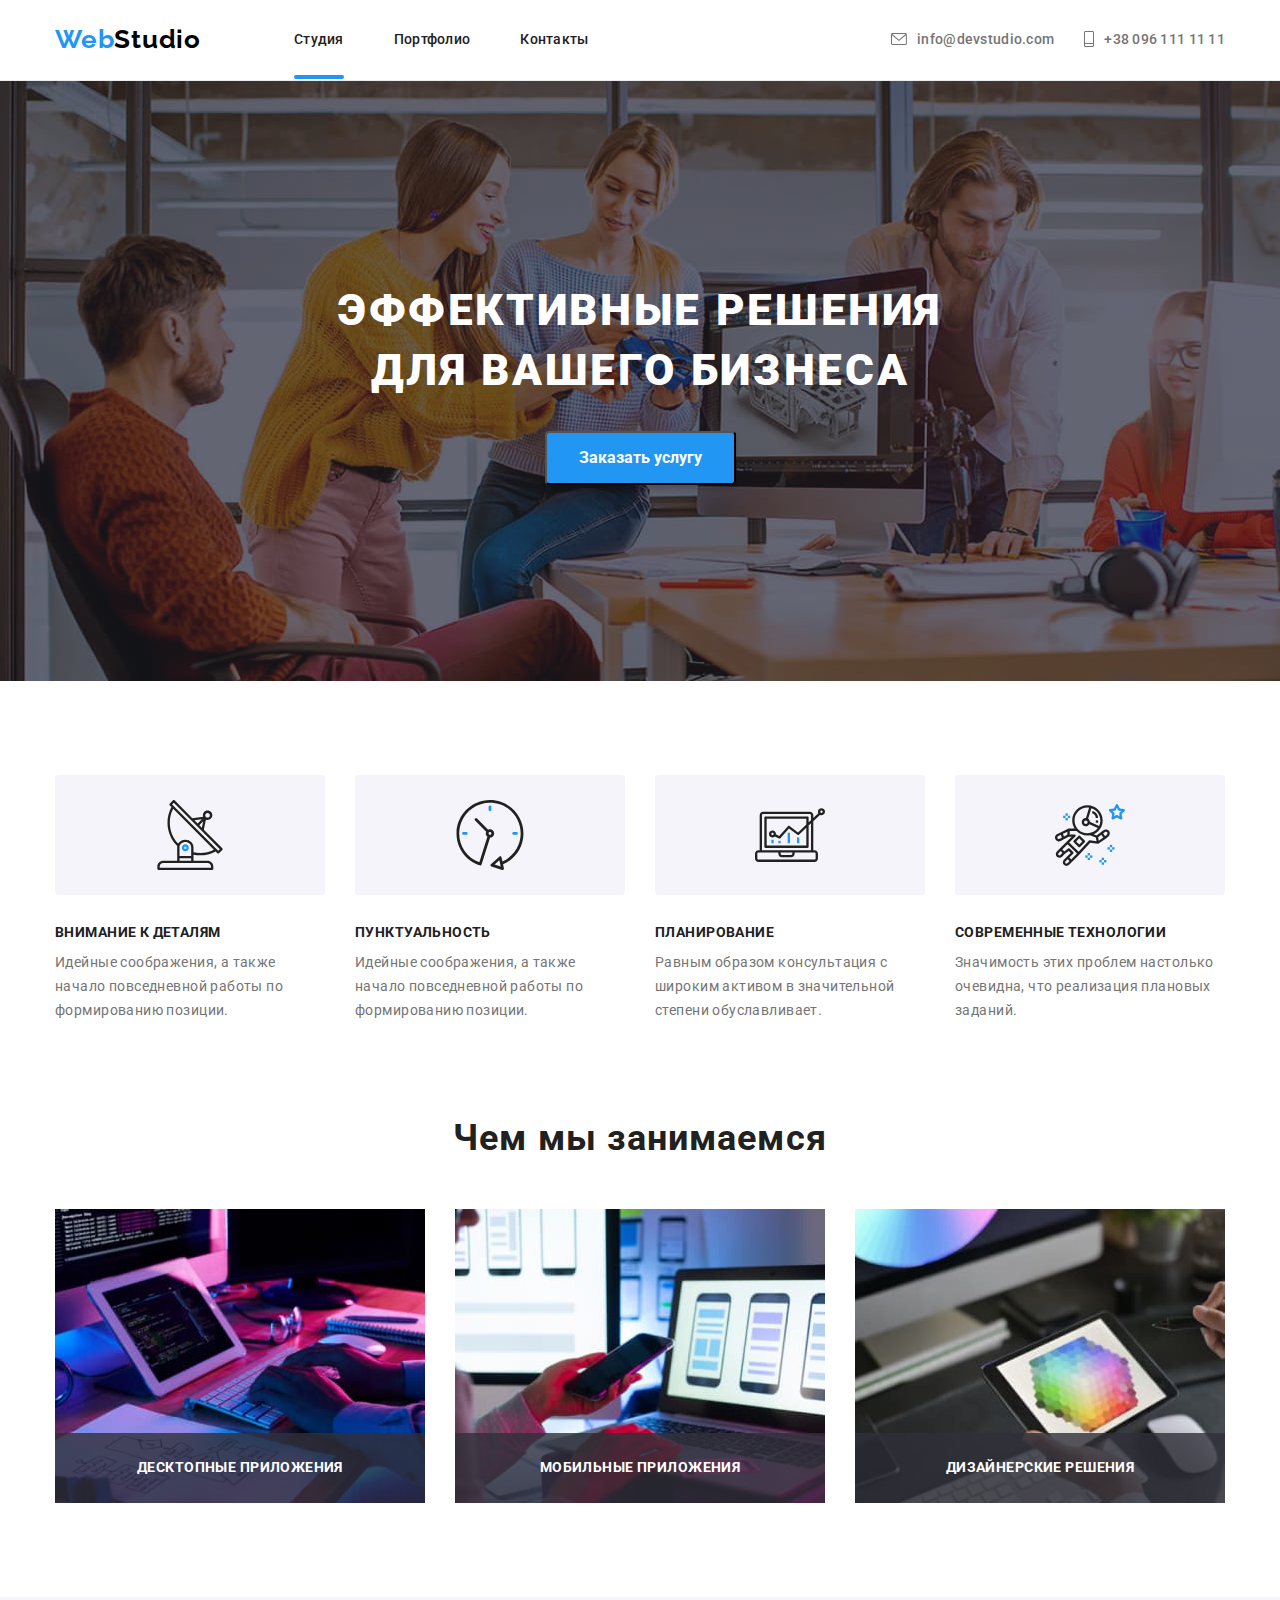
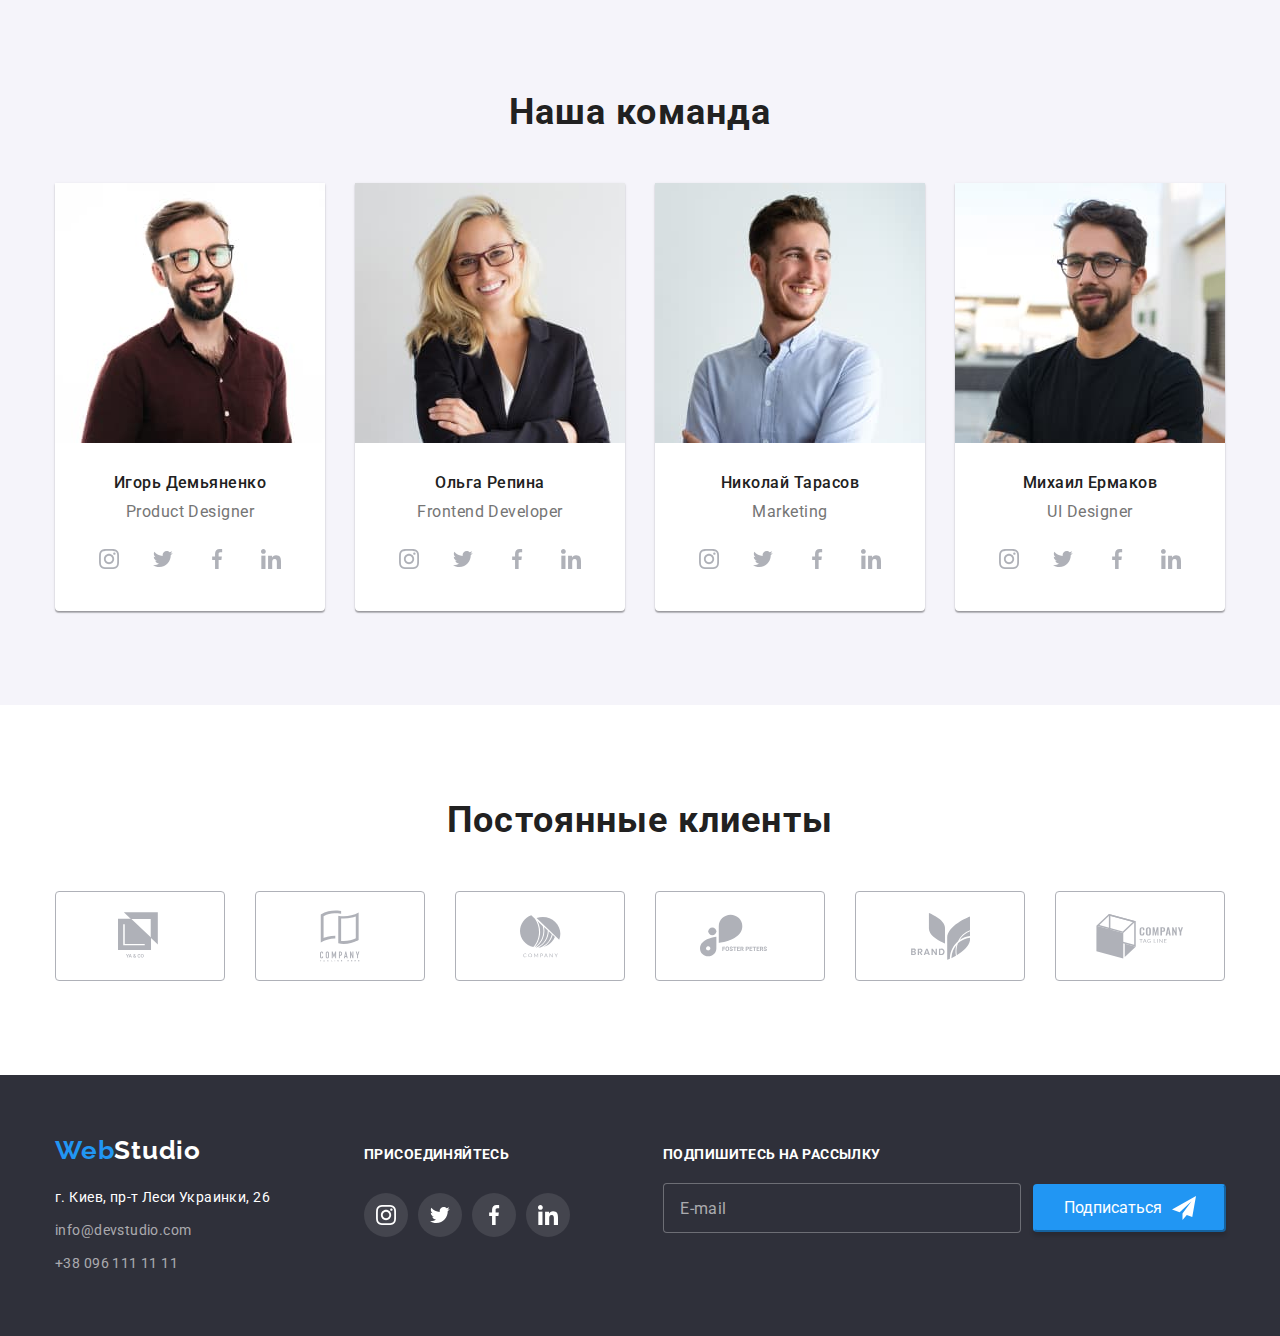
==== index.html @ a079d4e5 "Настраивает Sass и BEM" ====
<!DOCTYPE html>
<html lang="ru">

<head>
    <meta charset="UTF-8">
    <meta name="view555555555" content="width=device-width, initial-scale=1.0">
    <title>goit-markup-hw-02</title>
    <link rel="preconnect" href="https://fonts.gstatic.com">
    <link
        href="https://fonts.googleapis.com/css2?family=Raleway:wght@700&family=Roboto:wght@400;500;700;900&display=swap"
        rel="stylesheet">
    <link rel="stylesheet"
        href="https://cdnjs.cloudflare.com/ajax/libs/modern-normalize/1.0.0/modern-normalize.min.css">
    <link rel="stylesheet" href="./css/styles.css">
</head>

<body>
    <header class="header-block">
        <div class="container">
            <nav class="site-nav">
                <a lang="en" href="./index.html" class="logo link">
                    <span class="logo-color">Web</span>Studio
                </a>
                <ul class="header-links list">
                    <li class="header-links-item">
                        <a href="./index.html" class="header-list current link">Студия</a>
                    </li>
                    <li class="header-links-item">
                        <a href="./portfolio.html" class="header-list link">Портфолио</a>
                    </li>
                    <li class="header-links-item">
                        <a href="" class="header-list link">Контакты</a>
                    </li>
                </ul>
            </nav>
            <ul class="contact-list list">
                <li class="header-list-item">
                    <a href="mailto:info@devstudio.com" class="contact-links link">
                        <svg class="header-mail-icons">
                            <use href="./images/sprite.svg#icon-konvert"></use>
                        </svg>
                        info@devstudio.com
                    </a>
                </li>
                <li class="header-list-item">
                    <a href="tel:+380961111111" class="contact-links link">
                        <svg class="header-tel-icons">
                            <use href="./images/sprite.svg#icon-telephone"></use>
                        </svg>
                        +38 096 111 11 11
                    </a>
                </li>
            </ul>
        </div>
    </header>

    <main>
        <!-- HERO -->
        <section class="main-section">
            <div class="hero-container container">
                <h1 class="title">ЭФФЕКТИВНЫЕ РЕШЕНИЯ <br />ДЛЯ ВАШЕГО БИЗНЕСА</h1>
                <button type="button" class="button-hero" data-modal-open>Заказать услугу</button>
            </div>

        </section>
        <!-- FEATURES -->
        <section class="features-section">
            <div class="container">
                <h2 class="visually-hidden features">Features</h2>
                <ul class="features-list list">
                    <li class="features-item">
                        <div class="features-svg">
                            <svg class="features-icons">
                                <use href="./images/sprite.svg#icon-antenna"></use>
                            </svg>
                        </div>
                        <div class="fetures-content">
                            <h3 class="features-list-title">Внимание к деталям</h3>
                            <p class="features-description">
                                Идейные соображения, а также начало повседневной работы по формированию позиции.
                            </p>
                        </div>
                    </li>
                    <li class="features-item">
                        <div class="features-svg">
                            <svg class="features-icons">
                                <use href="./images/sprite.svg#icon-clock"></use>
                            </svg>
                        </div>
                        <div class="fetures-content">
                            <h3 class="features-list-title">Пунктуальность</h3>
                            <p class="features-description">
                                Идейные соображения, а также начало повседневной работы по формированию позиции.
                            </p>
                        </div>
                    </li>
                    <li class="features-item">
                        <div class="features-svg">
                            <svg class="features-icons">
                                <use href="./images/sprite.svg#icon-computer"></use>
                            </svg>
                        </div>
                        <div class="fetures-content">
                            <h3 class="features-list-title">Планирование</h3>
                            <p class="features-description">
                                Равным образом консультация с широким активом в значительной степени обуславливает.
                            </p>
                        </div>
                    </li>
                    <li class="features-item">
                        <div class="features-svg">
                            <svg class="features-icons">
                                <use href="./images/sprite.svg#icon-astronaut"></use>
                            </svg>
                        </div>
                        <div class="fetures-content">
                            <h3 class="features-list-title">Современные технологии</h3>
                            <p class="features-description">
                                Значимость этих проблем настолько очевидна, что реализация плановых заданий.
                            </p>
                        </div>
                    </li>
                </ul>
            </div>

        </section>
        <!-- WORKING -->
        <section class="working-section">
            <div class="container">
                <h2 class="sections-title">Чем мы занимаемся</h2>
                <ul class="working-links list">
                    <li class="working-list">
                        <img src="./images/working/comp.jpg" alt="человек печатает текс" width="370" height="294">
                        <h3 class="working-list-title">Десктопные приложения</h3>
                     </li>
                    <li class="working-list">
                        <img src="./images/working/tel.jpg" alt="человек держит мобильный телефон" width="370" height="294">
                         <h3 class="working-list-title">Мобильные приложения</h3>
                    </li>
                    <li class="working-list">
                        <img src="./images/working/lap.jpg" alt="человек держит планшет" width="370" height="294">
                        <h3 class="working-list-title">Дизайнерские решения</h3>
                    </li>
                </ul>
            </div>
        </section>
        <!-- TEAM -->
        <section class="team">
            <div class="container">
                <h2 class="sections-title">Наша команда</h2>
                <ul class="team-list list">
                    <li class="team-list-item">
                        <img src="./images/team/idem.jpg" alt="фото Игоря" width="270" height="260">
                        <h3 class="team-title">Игорь Демьяненко</h3>
                        <p class="team-text">
                            Product Designer
                        </p>
                        <ul class="social-list list light-theme">
                            <li class="social-links-list list">
                                <a class="social-links link" href="">
                                    <svg class="social-links-item">
                                        <use href="./images/sprite.svg#icon-instagram"></use>
                                    </svg>
                                </a>
                            </li>
                            <li class="social-links-list">
                                <a class="social-links link" href="">
                                    <svg class="social-links-item">
                                        <use href="./images/sprite.svg#icon-twitter"></use>
                                    </svg>
                                </a>
                            </li>
                            <li class="social-links-list">
                                <a class="social-links link" href="">
                                    <svg class="social-links-item">
                                        <use href="./images/sprite.svg#icon-facebook"></use>
                                    </svg>
                                </a>
                            </li>
                            <li class="social-links-list">
                                <a class="social-links link" href="">
                                    <svg class="social-links-item">
                                        <use href="./images/sprite.svg#icon-linkedin"></use>
                                    </svg>
                                </a>
                            </li>
                        </ul>
                    </li>
                    <li class="team-list-item">
                        <img src="./images/team/orep.jpg" alt="фото Ольги" width="270" height="260">
                        <h3 class="team-title">Ольга Репина</h3>
                        <p class="team-text">
                            Frontend Developer
                        </p>
                        <ul class="social-list list light-theme">
                            <li class="social-links-list list">
                                <a class="social-links link" href="">
                                    <svg class="social-links-item">
                                        <use href="./images/sprite.svg#icon-instagram"></use>
                                    </svg>
                                </a>
                            </li>
                            <li class="social-links-list">
                                <a class="social-links link" href="">
                                    <svg class="social-links-item">
                                        <use href="./images/sprite.svg#icon-twitter"></use>
                                    </svg>
                                </a>
                            </li>
                            <li class="social-links-list">
                                <a class="social-links link" href="">
                                    <svg class="social-links-item">
                                        <use href="./images/sprite.svg#icon-facebook"></use>
                                    </svg>
                                </a>
                            </li>
                            <li class="social-links-list">
                                <a class="social-links link" href="">
                                    <svg class="social-links-item">
                                        <use href="./images/sprite.svg#icon-linkedin"></use>
                                    </svg>
                                </a>
                            </li>
                        </ul>
                    </li>
                    <li class="team-list-item">
                        <img src="images/team/ntar.jpg" alt="фото Николая" width="270" height="260">
                        <h3 class="team-title">Николай Тарасов</h3>
                        <p class="team-text">
                            Marketing
                        </p>
                        <ul class="social-list list light-theme">
                            <li class="social-links-list list">
                                <a class="social-links link" href="">
                                    <svg class="social-links-item">
                                        <use href="./images/sprite.svg#icon-instagram"></use>
                                    </svg>
                                </a>
                            </li>
                            <li class="social-links-list">
                                <a class="social-links link" href="">
                                    <svg class="social-links-item">
                                        <use href="./images/sprite.svg#icon-twitter"></use>
                                    </svg>
                                </a>
                            </li>
                            <li class="social-links-list">
                                <a class="social-links link" href="">
                                    <svg class="social-links-item">
                                        <use href="./images/sprite.svg#icon-facebook"></use>
                                    </svg>
                                </a>
                            </li>
                            <li class="social-links-list">
                                <a class="social-links link" href="">
                                    <svg class="social-links-item">
                                        <use href="./images/sprite.svg#icon-linkedin"></use>
                                    </svg>
                                </a>
                            </li>
                        </ul>
                    </li>
                    <li class="team-list-item">
                        <img src="./images/team/merm.jpg" alt="фото Михаила" width="270" height="260">
                        <h3 class="team-title">Михаил Ермаков</h3>
                        <p class="team-text">
                            UI Designer
                        </p>
                        <ul class="social-list list light-theme">
                            <li class="social-links-list list">
                                <a class="social-links link" href="">
                                    <svg class="social-links-item">
                                        <use href="./images/sprite.svg#icon-instagram"></use>
                                    </svg>
                                </a>
                            </li>
                            <li class="social-links-list">
                                <a class="social-links link" href="">
                                    <svg class="social-links-item">
                                        <use href="./images/sprite.svg#icon-twitter"></use>
                                    </svg>
                                </a>
                            </li>
                            <li class="social-links-list">
                                <a class="social-links link" href="">
                                    <svg class="social-links-item">
                                        <use href="./images/sprite.svg#icon-facebook"></use>
                                    </svg>
                                </a>
                            </li>
                            <li class="social-links-list">
                                <a class="social-links link" href="">
                                    <svg class="social-links-item">
                                        <use href="./images/sprite.svg#icon-linkedin"></use>
                                    </svg>
                                </a>
                            </li>
                        </ul>
                    </li>
                </ul>
            </div>

        </section>
        <!-- CLIENTS -->
        <section class="clients">
            <div class="container">
                <h2 class="sections-title">Постоянные клиенты</h2>
                <ul class="clients-list list">
                    <li class="clients-list-item">
                        <a class="clients-link link" href="">
                            <svg class="clients-link-item cl-logo-1">
                                <use href="./images/sprite.svg#icon-logo-1"></use>
                            </svg>
                        </a>
                    </li>
                    <li class="clients-list-item">
                        <a class="clients-link link" href="">
                            <svg class="clients-link-item cl-logo-2">
                                <use href="./images/sprite.svg#icon-logo-2"></use>
                            </svg>
                        </a>
                    </li>
                    <li class="clients-list-item">
                        <a class="clients-link link" href="">
                            <svg class="clients-link-item cl-logo-3">
                                <use href="./images/sprite.svg#icon-logo-3"></use>
                            </svg>
                        </a>
                    </li>
                    <li class="clients-list-item">
                        <a class="clients-link link" href="">
                            <svg class="clients-link-item cl-logo-4">
                                <use href="./images/sprite.svg#icon-logo-4"></use>
                            </svg>
                        </a>
                    </li>
                    <li class="clients-list-item">
                        <a class="clients-link link" href="">
                            <svg class="clients-link-item cl-logo-5">
                                <use href="./images/sprite.svg#icon-logo-5"></use>
                            </svg>
                        </a>
                    </li>
                    <li class="clients-list-item">
                        <a class="clients-link link" href="">
                            <svg class="clients-link-item cl-logo-6">
                                <use href="./images/sprite.svg#icon-logo-6"></use>
                            </svg>
                        </a>
                    </li>
                </ul>
            </div>
        </section>
    </main>

    <footer class="footers">
        <div class="container footer-container">
            <div class="address-item">
                <a lang="en" href="./index.html" class="logo">
                    <span class="logo-color">Web</span>Studio
                </a>
                <address id="contacts">
                    <ul class="contacts list">
                        <li class="contacts-item"><a class="contacts-address link"
                                href="https://goo.gl/maps/1gWRvmP1qEhktMv16" target="_blank" rel="noopener noreferrer">
                                г. Киев,
                                пр-т Леси Украинки, 26</a>
                            </li>
                        <li class="contacts-item"><a class="contacts-contact link" href="mailto:info@devstudio.com"
                                lang="en">
                                info@devstudio.com</a>
                            </li>
                        <li class="contacts-item"><a class="contacts-contact link" href="tel:+380961111111"> +38 096 111
                                11 11</a>
                            </li>
                    </ul>
                </address>
            </div>
            <div class="social-item">
                <b class="social-item-title">присоединяйтесь</b>
                <ul class="social-list list">
                    <li class="social-links-list dark-theme">
                        <a class="social-links d-theme link" href="">
                            <svg class="social-links-item">
                                <use href="./images/sprite.svg#icon-instagram"></use>
                            </svg>
                        </a>
                    </li>
                    <li class="social-links-list dark-theme">
                        <a class="social-links d-theme link" href="">
                            <svg class="social-links-item">
                                <use href="./images/sprite.svg#icon-twitter"></use>
                            </svg>
                        </a>
                    </li>
                    <li class="social-links-list dark-theme">
                        <a class="social-links d-theme link" href="">
                            <svg class="social-links-item">
                                <use href="./images/sprite.svg#icon-facebook"></use>
                            </svg>
                        </a>
                    </li>
                    <li class="social-links-list dark-theme">
                        <a class="social-links d-theme link" href="">
                            <svg class="social-links-item">
                                <use href="./images/sprite.svg#icon-linkedin"></use>
                            </svg>
                        </a>
                    </li>
                </ul>
            </div>
            <div class="subscribe-theme">
                <b class="form-footer-title">Подпишитесь на рассылку</b>
                <form name="subscribe-form">
                    <div class="subscribe-form-div">
                        <input 
                            type="email" 
                            name="email-footer" 
                            class="subscribe-input" 
                            placeholder="E-mail"
                        />
                        <button type="submit" class="subscribe-btn">Подписаться
                            <svg class="subscribe-icon" width=24 height=24>
                                <use href="./images/sprite.svg#icon-send"></use>
                            </svg>
                        </button>
                    </div>
                </form>

            </div>
        </div>
    </footer>

    <div class="backdrop is-hidden" data-modal>
        <div class="modal">
            <button type="button" class="modal-close-button" data-modal-close>
                <svg class="modal-btn-svg" width="11" height="11">
                    <use href="./images/sprite.svg#icon-vector"></use>
                </svg>
            </button>
            <form class="modal-form">
                <b class="modal-dates">Оставьте свои данные, мы вам перезвоним</b>
                <label class="modal-form-label">
                    Имя
                    <span class="modal-form-input-span">
                        <input type="text" name="user-name" class="modal-form-input" required minlength="2">
                        <svg class="modal-icon-svg" width="12" height="12">
                            <use href="./images/sprite.svg#icon-name"></use>
                        </svg>
                    </span>
                </label>
                <label class="modal-form-label">
                    Телефон
                    <span class="modal-form-input-span">
                        <input type="tel" name="user-phone" class="modal-form-input" required pattern="[0-9]{3}-[0-9]{3}-[0-9]{2}-[0-9]{2}">
                        <svg class="modal-icon-svg" width="13" height="13">
                            <use href="./images/sprite.svg#icon-tel"></use>
                        </svg>
                    </span>
                </label>
                <label class="modal-form-label">
                    Почта
                    <span class="modal-form-input-span">
                        <input type="email" name="user-mail" class="modal-form-input">
                        <svg class="modal-icon-svg" width="15" height="12">
                            <use href="./images/sprite.svg#icon-mail"></use>
                        </svg>
                    </span>
                </label>
                <label class="modal-form-label">
                    Комментарий
                    <textarea name="user-comment" class="modal-form-comment" placeholder="Введите текст" ></textarea>
                </label>
                <input type="checkbox" id="user-terms" name="user-terms" value="" class="modal-form-terms visually-hidden">
                <label for="user-terms" class="modal-form-check-label">Соглашаюсь с рассылкой и принимаю&nbsp; <a href="#" class="modal-form-check-link">Условия договора</a></label>
                <button type="submit" class="modal-form-btn">Отправить</button>
            </form>
        </div>
    </div>

    <script src="./js/modal.js"></script>
</body>

</html>
---- css/styles.css ----
:root {
  --main-font: Roboto, sans-serif;
  --main-font-color: #212121;
  --secondary-color: #757575;
  --accent-color: #2196f3;
}

body {
  font-family: Roboto, sans-serif;
  color: #212121;
}

h1,
h2,
h3,
h4,
h5,
h6,
p {
  margin: 0;
}

ul,
ol {
  margin: 0;
  padding: 0;
}

img {
  display: block;
}

.visually-hidden {
  position: absolute !important;
  clip: rect(1px 1px 1px 1px); /* IE6, IE7 */
  clip: rect(1px, 1px, 1px, 1px);
  padding: 0 !important;
  border: 0 !important;
  height: 1px !important;
  width: 1px !important;
  overflow: hidden;
}

/*==========components=========*/
.list {
  list-style: none;
}

.link {
  text-decoration: none;
}

.container {
  width: 1200px;
  margin: 0 auto;
  padding-left: 15px;
  padding-right: 15px;
}

.contacts {
  font-style: normal;
}

.logo {
  font-family: Raleway;
  font-weight: bold;
  font-size: 26px;
  line-height: 1.19;
  letter-spacing: 0.03em;
  text-decoration: none;
  color: #000000;
  margin-right: 93px;
}

.logo-color {
  color: var(--accent-color);
}

.sections-title {
  font-weight: bold;
  font-size: 36px;
  line-height: 1.17;
  text-align: center;
  letter-spacing: 0.03em;
  color: var(--main-font-color);
}

.social-list {
  display: flex;
  align-items: center;
  justify-content: center;
}

.social-links {
  display: flex;
  justify-content: center;
  align-items: center;
  width: 44px;
  height: 44px;
  border-radius: 50%;
  fill: #afb1b8;

  transition: background-color 250ms cubic-bezier(0.4, 0, 0.2, 1);
}

.social-links-item {
  width: 20px;
  height: 20px;
}

.social-links-list:not(:last-child) {
  margin-right: 10px;
}

.social-links:hover,
.social-links:focus {
  background-color: var(--accent-color);
  fill: #ffffff;
}

/*==========End components=========*/

/*========active page==============*/
.current {
  position: relative;
}

.current::after {
  content: "";

  position: absolute;

  left: 0;
  bottom: 0;

  display: block;
  width: 100%;
  height: 4px;
  background-color: var(--accent-color);
  border-radius: 2px;

  transition: opacity 250ms cubic-bezier(0.4, 0, 0.2, 1);
}
/*======End active page============*/

/*==========header=========*/
.header-block {
  background-color: #ffffff;
  padding-top: 24px;
  padding-bottom: 25px;
  border-bottom: 1px solid #ececec;
}

.header-block .container {
  display: flex;
  align-items: center;
  justify-content: space-between;
}

.site-nav {
  display: flex;
  align-items: center;
}

/*============INDEX==========*/
.header-links a {
  text-decoration: none;
  font-weight: 500;
  font-size: 14px;
  line-height: 1.14;
  letter-spacing: 0.02em;
  color: var(--main-font-color);
}

.header-links {
  display: flex;
  align-items: center;
}

.header-list-item:not(:last-child) {
  margin-right: 30px;
}

.header-list {
  position: relative;
  transition: color 250ms cubic-bezier(0.4, 0, 0.2, 1);
  padding-top: 32px;
  padding-bottom: 32px;
}

.header-list:hover,
.header-list:focus {
  color: var(--accent-color);
}

.header-links-item:not(:last-child) {
  margin-right: 50px;
}

.contact-list {
  display: flex;
  margin-left: auto;
}

.contact-links.link {
  font-weight: 500;
  font-size: 14px;
  line-height: 1.17;
  letter-spacing: 0.02em;
  color: var(--secondary-color);
}

.contact-links:hover,
.contact-links:focus {
  color: var(--accent-color);
}

.contact-links {
  display: flex;
  justify-content: center;
  align-items: center;

  transition: color 250ms cubic-bezier(0.4, 0, 0.2, 1);
}

.header-mail-icons {
  margin-right: 10px;
  width: 16px;
  height: 12px;
  fill: var(--secondary-color);
}

.contact-links:hover .header-mail-icons,
.contact-links:focus .header-mail-icons {
  fill: var(--accent-color);
}

.header-tel-icons {
  margin-right: 10px;
  width: 10px;
  height: 16px;
  fill: var(--secondary-color);
}

.contact-links:hover .header-tel-icons,
.contact-links:focus .header-tel-icons {
  fill: var(--accent-color);
}

/*========== End header=========*/

/*============hero=========*/
.main-section {
  display: flex;
  height: 600px;
  color: var(--secondary-color);
  background-color: #c4c4c4;
  background-image: linear-gradient(
      rgba(47, 48, 58, 0.4),
      rgba(47, 48, 58, 0.4)
    ),
    url("../images/hero/hero.jpg");
  background-repeat: no-repeat;
  background-size: cover;

  padding-top: 200px;
  padding-bottom: 200px;
}

.title {
  font-weight: 900;
  font-size: 44px;
  line-height: 1.36;
  letter-spacing: 0.06em;
  text-transform: uppercase;
  color: #ffffff;
  margin: 0 auto 30;
}

.hero-container {
  text-align: center;
}

.button-hero {
  display: inline-block;
  box-shadow: 0px 4px 4px rgba(0, 0, 0, 0.15);
  border-radius: 4px;
  padding: 10px 32px;
  text-align: center;
  align-items: center;

  font-weight: bold;
  font-size: 16px;
  line-height: 1.88;
  color: #ffffff;
  background-color: var(--accent-color);
  cursor: pointer;
  margin-top: 30px;
}
/*============End hero=========*/

/*============features=========*/
.features-section {
  padding-top: 94px;
  padding-bottom: 47px;
}

.features-list {
  display: flex;
  justify-content: space-between;
}

.features-svg {
  display: flex;
  justify-content: center;
  align-items: center;
  width: 270px;
  height: 120px;
  background: #f5f4fa;
  border-radius: 4px;
  margin-bottom: 30px;
}

.features-icons {
  width: 70px;
  height: 70px;
}

.features-item {
  width: 270px;
  margin-right: 30px;
}

.features-list-title {
  font-weight: bold;
  font-size: 14px;
  line-height: 1.14;
  letter-spacing: 0.03em;
  text-transform: uppercase;
  color: var(--main-font-color);
  margin-bottom: 10px;
}

.features-description {
  font-weight: normal;
  font-size: 14px;
  line-height: 1.71;
  letter-spacing: 0.03em;
  color: var(--secondary-color);
}
/*============End features=========*/

/*============working=========*/
.working-section {
  padding-top: 47px;
  padding-bottom: 94px;
}

.working-links {
  text-decoration: none;
  display: flex;
  justify-content: space-between;
}

.working-list {
  margin-top: 50px;
  position: relative;
}

.working-list-title {
  position: absolute;
  bottom: 0;
  left: 0;
  width: 100%;
  height: 70px;
  padding-top: 27px;
  padding-bottom: 27px;

  font-weight: bold;
  font-size: 14px;
  line-height: 1.14;
  align-items: center;
  text-align: center;
  letter-spacing: 0.03em;
  text-transform: uppercase;
  color: #ffffff;
  background-color: rgba(47, 48, 58, 0.8);
}
/*============End working=========*/

/*============team=========*/
.team {
  background-color: #f5f4fa;
  padding-top: 94px;
  padding-bottom: 94px;
}

.team-main-title {
  margin-bottom: 50px;
}

.team-list {
  display: flex;
  text-align: center;
}

.team-title {
  font-weight: 500;
  font-size: 16px;
  line-height: 1.19;
  text-align: center;
  letter-spacing: 0.03em;
  margin-top: 30px;
  margin-bottom: 10px;
}

.light-theme {
  margin-top: 16px;
  margin-bottom: 30px;
}

.team-list-item {
  margin-top: 50px;
  margin-right: 30px;
  box-shadow: 0px 1px 3px rgba(0, 0, 0, 0.12), 0px 1px 1px rgba(0, 0, 0, 0.14),
    0px 2px 1px rgba(0, 0, 0, 0.2);
  border-radius: 0px 0px 4px 4px;
  background-color: #ffffff;
  fill: #afb1b8;
}

.social-links-item .light-theme {
  transition: fill 250ms cubic-bezier(0.4, 0, 0.2, 1);
}

.team-list-item:last-child {
  margin-right: 0;
}

.team-text {
  font-weight: normal;
  font-size: 16px;
  line-height: 1.19;
  text-align: center;
  letter-spacing: 0.03em;
  color: var(--secondary-color);
}

/*============End team=========*/

/*============Clients==========*/
.clients {
  padding-top: 94px;
  padding-bottom: 94px;
  text-align: center;
}

.clients-list {
  display: flex;
  margin-top: 50px;
}

.clients-list-item {
  width: 170px;
  height: 90px;
}

.clients-link {
  width: 100%;
  height: 100%;
  display: flex;
  justify-content: center;
  align-items: center;
  border: 1px solid #afb1b8;
  border-radius: 4px;
  fill: #afb1b8;

  transition: border-color 250ms cubic-bezier(0.4, 0, 0.2, 1);
}

.clients-link-item {
  transition: fill 250ms cubic-bezier(0.4, 0, 0.2, 1);
}

.clients-list-item:not(:last-child) {
  margin-right: 30px;
}

.clients-link:hover,
.clients-link:focus {
  border-color: var(--accent-color);
  fill: var(--accent-color);
}

.cl-logo-1 {
  width: 44px;
  height: 49px;
}

.cl-logo-2 {
  width: 40px;
  height: 52px;
}

.cl-logo-3 {
  width: 41px;
  height: 43px;
}

.cl-logo-4 {
  width: 80px;
  height: 52px;
}

.cl-logo-5 {
  width: 59px;
  height: 47px;
}

.cl-logo-6 {
  width: 88px;
  height: 45px;
}

/*=========End Clients========*/

/*============footer==========*/
.footers {
  background-color: #2f303a;
  padding-top: 60px;
  padding-bottom: 60px;
}

.footers .container {
  display: flex;
  align-items: baseline;
}

.footers .logo {
  color: #ffffff;
}

.contacts {
  font-style: normal;
  margin-top: 20px;
}

.contacts-address {
  font-weight: normal;
  font-size: 14px;
  line-height: 1.71;
  letter-spacing: 0.03em;
  color: #ffffff;

  transition: color 250ms cubic-bezier(0.4, 0, 0.2, 1);
}

.contacts-item:not(:last-child) {
  margin-bottom: 9px;
}

.contacts-address:hover,
.contacts-address:focus {
  color: var(--accent-color);
}

.contacts-contact {
  font-weight: normal;
  font-size: 14px;
  line-height: 1.71;
  letter-spacing: 0.03em;
  color: rgba(255, 255, 255, 0.6);

  transition: color 250ms cubic-bezier(0.4, 0, 0.2, 1);
}

.contacts-contact:hover,
.contacts-contact:focus {
  color: var(--accent-color);
}

.social-item {
  margin-left: 70px;
}

.social-item-title {
  font-weight: bold;
  font-size: 14px;
  line-height: 1.14;
  letter-spacing: 0.03em;
  text-transform: uppercase;
  color: #ffffff;
}

.dark-theme {
  margin-top: 30px;
  width: 44px;
  height: 44px;
  border-radius: 50%;
  background: rgba(255, 255, 255, 0.1);
}

.d-theme {
  fill: #ffffff;
}

.subscribe-theme {
  margin-left: 93px;
}

.subscribe-form {
  display: flex;
  align-items: stretch;
}

.form-footer-title {
  font-weight: bold;
  font-size: 14px;
  line-height: 1.14;
  letter-spacing: 0.03em;
  text-transform: uppercase;

  color: #ffffff;
  margin-bottom: 20px;
}

.subscribe-form-div {
  display: flex;
  align-items: center;
}

.subscribe-input {
  display: flex;
  width: 358px;
  height: 50px;
  padding-top: 15px;
  padding-bottom: 15px;
  padding-left: 16px;

  border: 1px solid rgba(255, 255, 255, 0.3);
  box-sizing: border-box;
  border-radius: 4px;
  background-color: #2f303a;
  margin-top: 20px;
  color: #ffffff;
  transition: border-color 250ms cubic-bezier(0.4, 0, 0.2, 1);
}

.subscribe-input:focus {
  border-color: var(--accent-color);
}

.subscribe-input::placeholder {
  font-size: 16px;
  line-height: 1.25;

  display: flex;
  align-items: center;
  letter-spacing: 0.03em;

  color: rgba(255, 255, 255, 0.6);
}

.subscribe-btn {
  display: flex;
  align-items: center;
  outline: none;
  background-color: var(--accent-color);
  color: #ffffff;
  box-shadow: 0px 4px 4px rgba(0, 0, 0, 0.15);
  border-radius: 4px;
  margin-left: 12px;
  margin-top: 20px;
  padding-top: 10px;
  padding-bottom: 10px;
  padding-left: 29px;
  padding-right: 28px;
  border-color: var(--accent-color);
}

.subscribe-icon {
  fill: #ffffff;
  margin-left: 10px;
}

/*============End footer==========*/

/*============End INDEX==========*/

/*============PORTFOLIO==========*/

/*============projects==========*/

.portfolio-section {
  padding-top: 94px;
  padding-bottom: 94px;
}

.portfolio-sup-buttons {
  margin-bottom: 50px;
}

.portfolio-buttons {
  display: flex;
  justify-content: center;
  text-align: center;
  align-items: center;
}

.projects-button {
  justify-content: center;
  font-weight: 500;
  font-size: 16px;
  line-height: 1.63;
  text-align: center;
  letter-spacing: 0.03em;
  color: var(--main-font-color);
  border-radius: 4px;
  margin-right: 8px;
  padding-top: 6px;
  padding-bottom: 6px;
  padding-left: 22px;
  padding-right: 22px;
  cursor: pointer;
  background-color: F5F4FA;
  border: none;
  transition: color 250ms cubic-bezier(0.4, 0, 0.2, 1),
    background-color 250ms cubic-bezier(0.4, 0, 0.2, 1),
    box-shadow 250ms cubic-bezier(0.4, 0, 0.2, 1);
}

.projects-button:hover,
.projects-button:focus {
  color: #ffffff;
  background-color: var(--accent-color);
  box-shadow: 0px 3px 1px rgba(0, 0, 0, 0.1), 0px 1px 2px rgba(0, 0, 0, 0.08),
    0px 2px 2px rgba(0, 0, 0, 0.12);
}

.sample-projects {
  display: flex;
  flex-wrap: wrap;
  justify-content: center;
  margin: -15px;
}

.portfolio-links-cards {
  margin: 15px;
  flex-basis: calc(100% / 3 - 30px);
}

.project-title {
  height: 36px;
  width: 322px;
  text-decoration: none;
  font-weight: bold;
  font-size: 18px;
  line-height: 2;
  letter-spacing: 0.06em;
  color: var(--main-font-color);
  margin-bottom: 4px;

  transition: color 250ms cubic-bezier(0.4, 0, 0.2, 1);
}

.project-title:hover,
.project-title:focus {
  color: var(--accent-color);
}

.portfolio-borders {
  border: 1px solid #eeeeee;
  border-top: none;
  background-color: #fff;
  padding-top: 20px;
  padding-left: 24px;
  padding-bottom: 20px;
}

.project-link {
  height: 30px;
  width: 322px;
  font-weight: normal;
  font-size: 16px;
  line-height: 1.88;
  letter-spacing: 0.03em;
  color: var(--secondary-color);
  text-decoration: none;

  transition: color 250ms cubic-bezier(0.4, 0, 0.2, 1);
}

.portfolio-links-cards {
  transition: box-shadow 250ms cubic-bezier(0.4, 0, 0.2, 1);
}

.portfolio-links-cards:hover {
  box-shadow: 0px 1px 1px rgba(0, 0, 0, 0.12), 0px 4px 4px rgba(0, 0, 0, 0.06),
    1px 4px 6px rgba(0, 0, 0, 0.16);
}

.project-link:hover,
.project-link:focus {
  color: var(--accent-color);
}

.portfolio-links-cards-wrapper {
  position: relative;
  overflow: hidden;
}

.overlay {
  position: absolute;
  top: 0;
  left: 0;
  height: 100%;
  overflow: scroll;
  transform: translateY(100%);
  transition: transform 250ms cubic-bezier(0.4, 0, 0.2, 1);

  font-weight: normal;
  line-height: 1.56;
  letter-spacing: 0.03em;
  color: #ffffff;
  padding-top: 63px;
  padding-left: 24px;
  padding-bottom: 63px;
  padding-right: 24px;
  background: rgba(33, 150, 243, 0.9);
}

.portfolio-links-list-wrapper:hover .overlay,
.portfolio-links-list-wrapper:focus .overlay {
  transform: translateY(0);
}
/*============End projects==========*/

/*============== modal =============*/

.backdrop {
  position: fixed;
  top: 0;
  left: 0;
  width: 100vw;
  height: 100vh;
  background: rgba(0, 0, 0, 0.2);
}

.modal {
  position: absolute;
  top: 50%;
  left: 50%;
  transform: translate(-50%, -50%);
  width: 528px;
  height: 581px;
  background-color: #ffffff;
  padding: 40px;
}

.modal-close-button {
  position: absolute;
  top: 8px;
  right: 8px;
  width: 30px;
  height: 30px;
  background: #ffffff;
  border: 1px solid rgba(0, 0, 0, 0.1);
  border-radius: 50%;
  cursor: pointer;
}

.is-hidden {
  opacity: 0;
  visibility: hidden;
  pointer-events: none;
}

.modal-btn-svg {
  fill: #000000;

  transition: fill 250ms cubic-bezier(0.4, 0, 0.2, 1);
}

.modal-close-button:hover > .modal-btn-svg,
.modal-close-button:focus > .modal-btn-svg {
  fill: var(--accent-color);
  border-color: rgba(0, 0, 0, 0.1);
}

.modal-dates {
  font-weight: bold;
  font-size: 20px;
  line-height: 1.15;
  text-align: center;
  letter-spacing: 0.03em;
  color: var(--main-font-color);
  margin-bottom: 12px;
}

.modal-form {
  display: flex;
  flex-direction: column;
}

.modal-form-label {
  font-weight: normal;
  font-size: 12px;
  line-height: 1.17;
  letter-spacing: 0.01em;
  color: var(--secondary-color);
}

.modal-form-input-span {
  display: block;
  position: relative;
  margin-top: 4px;
  margin-bottom: 10px;
}

.modal-form-input {
  width: 100%;
  height: 40px;
  border: 1px solid rgba(33, 33, 33, 0.2);
  border-radius: 4px;
  padding-left: 42px;
  transition: border-color 250ms cubic-bezier(0.4, 0, 0.2, 1);
}

.modal-form-input:focus {
  outline: none;
  border-color: var(--accent-color);
}

.modal-form-input:focus + .modal-icon-svg {
  fill: var(--accent-color);
}

.modal-icon-svg {
  position: absolute;
  top: 50%;
  left: 12px;
  transform: translateY(-50%);
  display: block;
  fill: var(--main-font-color);

  transition: fill 250ms cubic-bezier(0.4, 0, 0.2, 1);
}

.modal-form-comment {
  width: 100%;
  border: 1px solid rgba(33, 33, 33, 0.2);
  border-radius: 4px;
  height: 120px;
  padding: 12px 16px;
  margin-top: 4px;
  margin-bottom: 10px;
  resize: none;
  margin-bottom: 20px;

  transition: border-color 250ms cubic-bezier(0.4, 0, 0.2, 1);
}

.modal-form-comment:focus {
  outline: none;
  border-color: var(--accent-color);
}

.modal-form-comment::placeholder {
  font-size: 14px;
  line-height: 1.14;
  letter-spacing: 0.01em;

  color: rgba(117, 117, 117, 0.5);
}

.modal-form-check-label {
  font-weight: normal;
  display: flex;
  align-items: center;
  justify-content: center;
  margin: auto;

  font-size: 14px;
  line-height: 1.71;
  letter-spacing: 0.03em;
  color: var(--secondary-color);
  margin-bottom: 30px;
}

.modal-form-check-label::before {
  display: block;
  content: "";
  width: 16px;
  height: 15px;
  border: 2px solid var(--main-font-color);
  border-radius: 2px;
  cursor: pointer;
  margin-right: 7px;

  transition: background-color 250ms cubic-bezier(0.4, 0, 0.2, 1),
    background-image 250ms cubic-bezier(0.4, 0, 0.2, 1),
    border 250ms cubic-bezier(0.4, 0, 0.2, 1);
}

.modal-form-terms:checked + .modal-form-check-label::before {
  background-image: url("../images/modal/vector.svg");
  background-size: contain;
  fill: #ffffff;
  background-color: var(--accent-color);
  border: none;
  background-repeat: no-repeat;
  background-position: center;
  border: transparent;
}

.modal-form-terms:focus + .modal-form-check-label::before {
  border-color: var(--accent-color);
}

.modal-form-check-link {
  font-size: 14px;
  line-height: 1.71;
  letter-spacing: 0.03em;
  color: var(--accent-color);
}

.modal-form-btn {
  width: 200px;
  height: 50px;
  background: #188ce8;
  box-shadow: 0px 4px 4px rgba(0, 0, 0, 0.15);
  border-radius: 4px;
  outline: none;
  padding-top: 10px;
  padding-bottom: 10px;

  align-self: center;
  font-weight: bold;
  font-size: 16px;
  line-height: 1.88;
  letter-spacing: 0.06em;
  color: #ffffff;
}

/*============End modal ============*/ ;
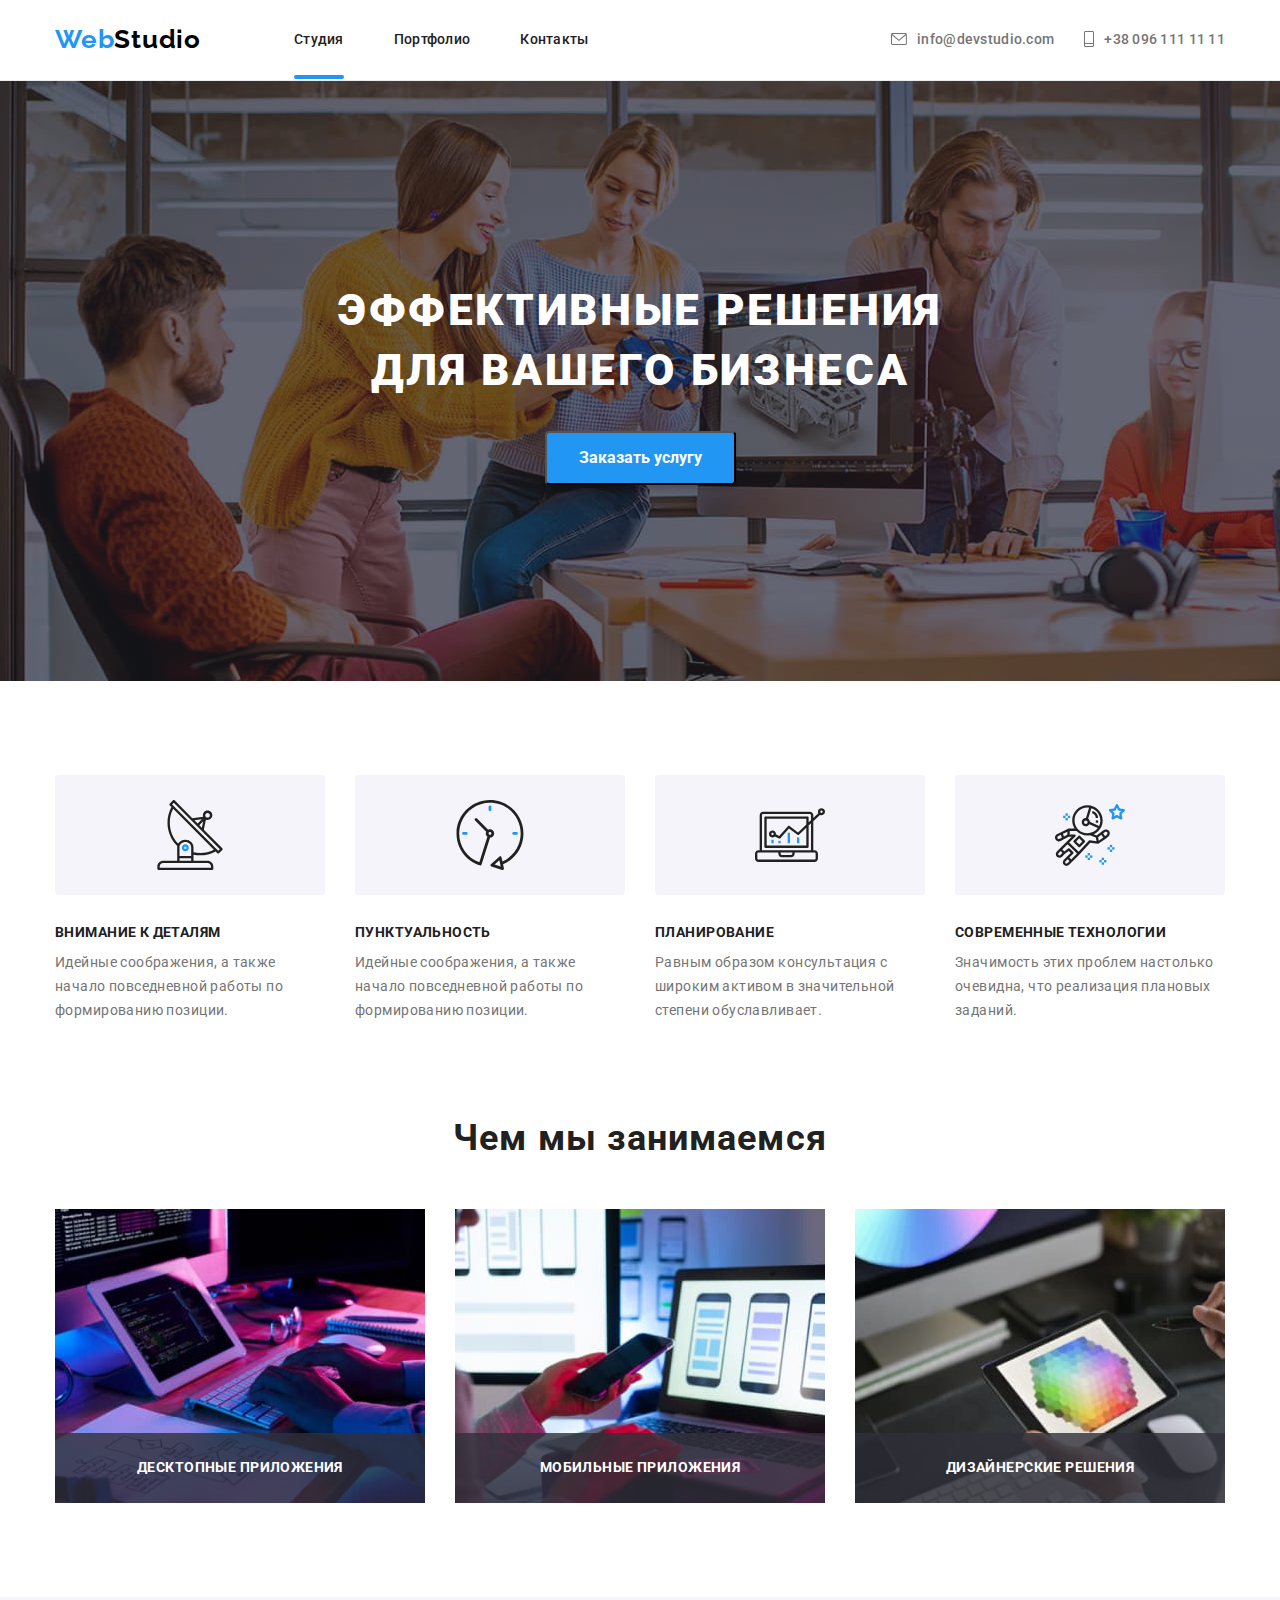
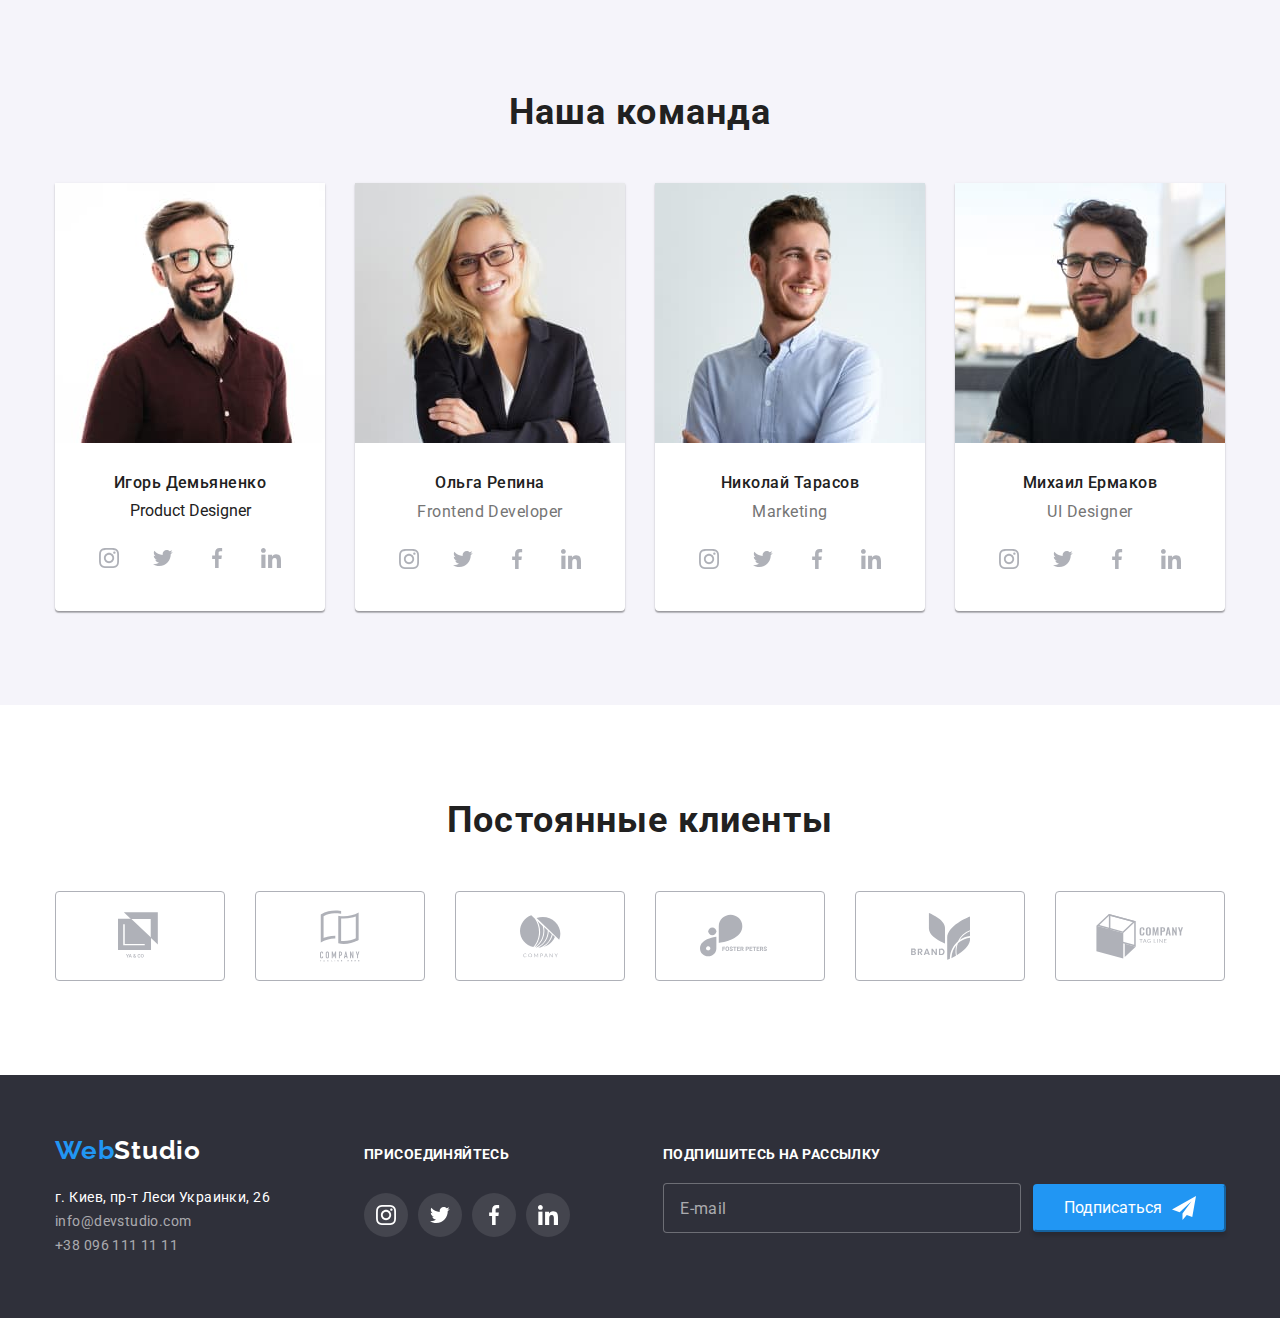
==== commit 16060485: "Настраивает Sass и BEM" ====
--- a/index.html
+++ b/index.html
@@ -11,40 +11,40 @@
         rel="stylesheet">
     <link rel="stylesheet"
         href="https://cdnjs.cloudflare.com/ajax/libs/modern-normalize/1.0.0/modern-normalize.min.css">
-    <link rel="stylesheet" href="./css/styles.css">
+    <link rel="stylesheet" href="./css/main.min.css">
 </head>
 
 <body>
     <header class="header-block">
         <div class="container">
             <nav class="site-nav">
-                <a lang="en" href="./index.html" class="logo link">
-                    <span class="logo-color">Web</span>Studio
+                <a lang="en" href="./index.html" class="logo logo_theme_light link">
+                    <span class="logo__color">Web</span>Studio
                 </a>
-                <ul class="header-links list">
-                    <li class="header-links-item">
-                        <a href="./index.html" class="header-list current link">Студия</a>
-                    </li>
-                    <li class="header-links-item">
-                        <a href="./portfolio.html" class="header-list link">Портфолио</a>
-                    </li>
-                    <li class="header-links-item">
-                        <a href="" class="header-list link">Контакты</a>
+                <ul class="menu list">
+                    <li class="menu__item">
+                        <a href="./index.html" class="menu__links current link">Студия</a>
+                    </li>
+                    <li class="menu__item">
+                        <a href="./portfolio.html" class="menu__links link">Портфолио</a>
+                    </li>
+                    <li class="menu__item">
+                        <a href="" class="menu__links links">Контакты</a>
                     </li>
                 </ul>
             </nav>
             <ul class="contact-list list">
-                <li class="header-list-item">
-                    <a href="mailto:info@devstudio.com" class="contact-links link">
-                        <svg class="header-mail-icons">
+                <li class="contact-list__item">
+                    <a href="mailto:info@devstudio.com" class="contact-list__links link">
+                        <svg class="contact-list__icons-mail">
                             <use href="./images/sprite.svg#icon-konvert"></use>
                         </svg>
                         info@devstudio.com
                     </a>
                 </li>
-                <li class="header-list-item">
-                    <a href="tel:+380961111111" class="contact-links link">
-                        <svg class="header-tel-icons">
+                <li class="contact-list__item">
+                    <a href="tel:+380961111111" class="contact-list__links link">
+                        <svg class="contact-list__icons-tel">
                             <use href="./images/sprite.svg#icon-telephone"></use>
                         </svg>
                         +38 096 111 11 11
@@ -58,8 +58,8 @@
         <!-- HERO -->
         <section class="main-section">
             <div class="hero-container container">
-                <h1 class="title">ЭФФЕКТИВНЫЕ РЕШЕНИЯ <br />ДЛЯ ВАШЕГО БИЗНЕСА</h1>
-                <button type="button" class="button-hero" data-modal-open>Заказать услугу</button>
+                <h1 class="hero-container__title">ЭФФЕКТИВНЫЕ РЕШЕНИЯ <br />ДЛЯ ВАШЕГО БИЗНЕСА</h1>
+                <button type="button" class="hero-container__button" data-modal-open>Заказать услугу</button>
             </div>
 
         </section>
@@ -68,54 +68,54 @@
             <div class="container">
                 <h2 class="visually-hidden features">Features</h2>
                 <ul class="features-list list">
-                    <li class="features-item">
+                    <li class="features-list__item">
                         <div class="features-svg">
-                            <svg class="features-icons">
+                            <svg class="features-svg__icons">
                                 <use href="./images/sprite.svg#icon-antenna"></use>
                             </svg>
                         </div>
                         <div class="fetures-content">
-                            <h3 class="features-list-title">Внимание к деталям</h3>
-                            <p class="features-description">
+                            <h3 class="fetures-content__title">Внимание к деталям</h3>
+                            <p class="fetures-content__description">
                                 Идейные соображения, а также начало повседневной работы по формированию позиции.
                             </p>
                         </div>
                     </li>
-                    <li class="features-item">
+                    <li class="features-list__item">
                         <div class="features-svg">
-                            <svg class="features-icons">
+                            <svg class="features-svg__icons">
                                 <use href="./images/sprite.svg#icon-clock"></use>
                             </svg>
                         </div>
                         <div class="fetures-content">
-                            <h3 class="features-list-title">Пунктуальность</h3>
-                            <p class="features-description">
+                            <h3 class="fetures-content__title">Пунктуальность</h3>
+                            <p class="fetures-content__description">
                                 Идейные соображения, а также начало повседневной работы по формированию позиции.
                             </p>
                         </div>
                     </li>
-                    <li class="features-item">
+                    <li class="features-list__item">
                         <div class="features-svg">
-                            <svg class="features-icons">
+                            <svg class="features-svg__icons">
                                 <use href="./images/sprite.svg#icon-computer"></use>
                             </svg>
                         </div>
                         <div class="fetures-content">
-                            <h3 class="features-list-title">Планирование</h3>
-                            <p class="features-description">
+                            <h3 class="fetures-content__title">Планирование</h3>
+                            <p class="fetures-content__description">
                                 Равным образом консультация с широким активом в значительной степени обуславливает.
                             </p>
                         </div>
                     </li>
-                    <li class="features-item">
+                    <li class="features-list__item">
                         <div class="features-svg">
-                            <svg class="features-icons">
+                            <svg class="features-svg__icons">
                                 <use href="./images/sprite.svg#icon-astronaut"></use>
                             </svg>
                         </div>
                         <div class="fetures-content">
-                            <h3 class="features-list-title">Современные технологии</h3>
-                            <p class="features-description">
+                            <h3 class="fetures-content__title">Современные технологии</h3>
+                            <p class="fetures-content__description">
                                 Значимость этих проблем настолько очевидна, что реализация плановых заданий.
                             </p>
                         </div>
@@ -128,18 +128,18 @@
         <section class="working-section">
             <div class="container">
                 <h2 class="sections-title">Чем мы занимаемся</h2>
-                <ul class="working-links list">
-                    <li class="working-list">
+                <ul class="working list">
+                    <li class="working__list">
                         <img src="./images/working/comp.jpg" alt="человек печатает текс" width="370" height="294">
-                        <h3 class="working-list-title">Десктопные приложения</h3>
+                        <h3 class="working__title">Десктопные приложения</h3>
                      </li>
-                    <li class="working-list">
+                    <li class="working__list">
                         <img src="./images/working/tel.jpg" alt="человек держит мобильный телефон" width="370" height="294">
-                         <h3 class="working-list-title">Мобильные приложения</h3>
-                    </li>
-                    <li class="working-list">
+                         <h3 class="working__title">Мобильные приложения</h3>
+                    </li>
+                    <li class="working__list">
                         <img src="./images/working/lap.jpg" alt="человек держит планшет" width="370" height="294">
-                        <h3 class="working-list-title">Дизайнерские решения</h3>
+                        <h3 class="working__title">Дизайнерские решения</h3>
                     </li>
                 </ul>
             </div>
@@ -149,148 +149,148 @@
             <div class="container">
                 <h2 class="sections-title">Наша команда</h2>
                 <ul class="team-list list">
-                    <li class="team-list-item">
+                    <li class="team-list__item">
                         <img src="./images/team/idem.jpg" alt="фото Игоря" width="270" height="260">
-                        <h3 class="team-title">Игорь Демьяненко</h3>
-                        <p class="team-text">
+                        <h3 class="team-list__title">Игорь Демьяненко</h3>
+                        <p class="team__text">
                             Product Designer
                         </p>
                         <ul class="social-list list light-theme">
-                            <li class="social-links-list list">
-                                <a class="social-links link" href="">
-                                    <svg class="social-links-item">
+                            <li class="social-list__item list">
+                                <a class="social-links link" href="">
+                                    <svg class="social-links__item">
                                         <use href="./images/sprite.svg#icon-instagram"></use>
                                     </svg>
                                 </a>
                             </li>
-                            <li class="social-links-list">
-                                <a class="social-links link" href="">
-                                    <svg class="social-links-item">
+                            <li class="social-list__item">
+                                <a class="social-links link" href="">
+                                    <svg class="social-links__item">
                                         <use href="./images/sprite.svg#icon-twitter"></use>
                                     </svg>
                                 </a>
                             </li>
-                            <li class="social-links-list">
-                                <a class="social-links link" href="">
-                                    <svg class="social-links-item">
+                            <li class="social-list__item">
+                                <a class="social-links link" href="">
+                                    <svg class="social-links__item">
                                         <use href="./images/sprite.svg#icon-facebook"></use>
                                     </svg>
                                 </a>
                             </li>
-                            <li class="social-links-list">
-                                <a class="social-links link" href="">
-                                    <svg class="social-links-item">
+                            <li class="social-list__item">
+                                <a class="social-links link" href="">
+                                    <svg class="social-links__item">
                                         <use href="./images/sprite.svg#icon-linkedin"></use>
                                     </svg>
                                 </a>
                             </li>
                         </ul>
                     </li>
-                    <li class="team-list-item">
+                    <li class="team-list__item">
                         <img src="./images/team/orep.jpg" alt="фото Ольги" width="270" height="260">
-                        <h3 class="team-title">Ольга Репина</h3>
-                        <p class="team-text">
+                        <h3 class="team-list__title">Ольга Репина</h3>
+                        <p class="team-list__text">
                             Frontend Developer
                         </p>
                         <ul class="social-list list light-theme">
-                            <li class="social-links-list list">
-                                <a class="social-links link" href="">
-                                    <svg class="social-links-item">
+                            <li class="social-list__item list">
+                                <a class="social-links link" href="">
+                                    <svg class="social-links__item">
                                         <use href="./images/sprite.svg#icon-instagram"></use>
                                     </svg>
                                 </a>
                             </li>
-                            <li class="social-links-list">
-                                <a class="social-links link" href="">
-                                    <svg class="social-links-item">
+                            <li class="social-list__item">
+                                <a class="social-links link" href="">
+                                    <svg class="social-links__item">
                                         <use href="./images/sprite.svg#icon-twitter"></use>
                                     </svg>
                                 </a>
                             </li>
-                            <li class="social-links-list">
-                                <a class="social-links link" href="">
-                                    <svg class="social-links-item">
+                            <li class="social-list__item">
+                                <a class="social-links link" href="">
+                                    <svg class="social-links__item">
                                         <use href="./images/sprite.svg#icon-facebook"></use>
                                     </svg>
                                 </a>
                             </li>
-                            <li class="social-links-list">
-                                <a class="social-links link" href="">
-                                    <svg class="social-links-item">
+                            <li class="social-list__item">
+                                <a class="social-links link" href="">
+                                    <svg class="social-links__item">
                                         <use href="./images/sprite.svg#icon-linkedin"></use>
                                     </svg>
                                 </a>
                             </li>
                         </ul>
                     </li>
-                    <li class="team-list-item">
+                    <li class="team-list__item">
                         <img src="images/team/ntar.jpg" alt="фото Николая" width="270" height="260">
-                        <h3 class="team-title">Николай Тарасов</h3>
-                        <p class="team-text">
+                        <h3 class="team-list__title">Николай Тарасов</h3>
+                        <p class="team-list__text">
                             Marketing
                         </p>
                         <ul class="social-list list light-theme">
-                            <li class="social-links-list list">
-                                <a class="social-links link" href="">
-                                    <svg class="social-links-item">
+                            <li class="social-list__item list">
+                                <a class="social-links link" href="">
+                                    <svg class="social-links__item">
                                         <use href="./images/sprite.svg#icon-instagram"></use>
                                     </svg>
                                 </a>
                             </li>
-                            <li class="social-links-list">
-                                <a class="social-links link" href="">
-                                    <svg class="social-links-item">
+                            <li class="social-list__item">
+                                <a class="social-links link" href="">
+                                    <svg class="social-links__item">
                                         <use href="./images/sprite.svg#icon-twitter"></use>
                                     </svg>
                                 </a>
                             </li>
-                            <li class="social-links-list">
-                                <a class="social-links link" href="">
-                                    <svg class="social-links-item">
+                            <li class="social-list__item">
+                                <a class="social-links link" href="">
+                                    <svg class="social-links__item">
                                         <use href="./images/sprite.svg#icon-facebook"></use>
                                     </svg>
                                 </a>
                             </li>
-                            <li class="social-links-list">
-                                <a class="social-links link" href="">
-                                    <svg class="social-links-item">
+                            <li class="social-list__item">
+                                <a class="social-links link" href="">
+                                    <svg class="social-links__item">
                                         <use href="./images/sprite.svg#icon-linkedin"></use>
                                     </svg>
                                 </a>
                             </li>
                         </ul>
                     </li>
-                    <li class="team-list-item">
+                    <li class="team-list__item">
                         <img src="./images/team/merm.jpg" alt="фото Михаила" width="270" height="260">
-                        <h3 class="team-title">Михаил Ермаков</h3>
-                        <p class="team-text">
+                        <h3 class="team-list__title">Михаил Ермаков</h3>
+                        <p class="team-list__text">
                             UI Designer
                         </p>
                         <ul class="social-list list light-theme">
-                            <li class="social-links-list list">
-                                <a class="social-links link" href="">
-                                    <svg class="social-links-item">
+                            <li class="social-list__item list">
+                                <a class="social-links link" href="">
+                                    <svg class="social-links__item">
                                         <use href="./images/sprite.svg#icon-instagram"></use>
                                     </svg>
                                 </a>
                             </li>
-                            <li class="social-links-list">
-                                <a class="social-links link" href="">
-                                    <svg class="social-links-item">
+                            <li class="social-list__item">
+                                <a class="social-links link" href="">
+                                    <svg class="social-links__item">
                                         <use href="./images/sprite.svg#icon-twitter"></use>
                                     </svg>
                                 </a>
                             </li>
-                            <li class="social-links-list">
-                                <a class="social-links link" href="">
-                                    <svg class="social-links-item">
+                            <li class="social-list__item">
+                                <a class="social-links link" href="">
+                                    <svg class="social-links__item">
                                         <use href="./images/sprite.svg#icon-facebook"></use>
                                     </svg>
                                 </a>
                             </li>
-                            <li class="social-links-list">
-                                <a class="social-links link" href="">
-                                    <svg class="social-links-item">
+                            <li class="social-list__item">
+                                <a class="social-links link" href="">
+                                    <svg class="social-links__item">
                                         <use href="./images/sprite.svg#icon-linkedin"></use>
                                     </svg>
                                 </a>
@@ -306,44 +306,44 @@
             <div class="container">
                 <h2 class="sections-title">Постоянные клиенты</h2>
                 <ul class="clients-list list">
-                    <li class="clients-list-item">
-                        <a class="clients-link link" href="">
-                            <svg class="clients-link-item cl-logo-1">
+                    <li class="clients-list__item">
+                        <a class="clients-link link" href="">
+                            <svg class="clients-link__item cl-logo-1">
                                 <use href="./images/sprite.svg#icon-logo-1"></use>
                             </svg>
                         </a>
                     </li>
-                    <li class="clients-list-item">
-                        <a class="clients-link link" href="">
-                            <svg class="clients-link-item cl-logo-2">
+                    <li class="clients-list__item">
+                        <a class="clients-link link" href="">
+                            <svg class="clients-link__item cl-logo-2">
                                 <use href="./images/sprite.svg#icon-logo-2"></use>
                             </svg>
                         </a>
                     </li>
-                    <li class="clients-list-item">
-                        <a class="clients-link link" href="">
-                            <svg class="clients-link-item cl-logo-3">
+                    <li class="clients-list__item">
+                        <a class="clients-link link" href="">
+                            <svg class="clients-link__item cl-logo-3">
                                 <use href="./images/sprite.svg#icon-logo-3"></use>
                             </svg>
                         </a>
                     </li>
-                    <li class="clients-list-item">
-                        <a class="clients-link link" href="">
-                            <svg class="clients-link-item cl-logo-4">
+                    <li class="clients-list__item">
+                        <a class="clients-link link" href="">
+                            <svg class="clients-link__item cl-logo-4">
                                 <use href="./images/sprite.svg#icon-logo-4"></use>
                             </svg>
                         </a>
                     </li>
-                    <li class="clients-list-item">
-                        <a class="clients-link link" href="">
-                            <svg class="clients-link-item cl-logo-5">
+                    <li class="clients-list__item">
+                        <a class="clients-link link" href="">
+                            <svg class="clients-link__item cl-logo-5">
                                 <use href="./images/sprite.svg#icon-logo-5"></use>
                             </svg>
                         </a>
                     </li>
-                    <li class="clients-list-item">
-                        <a class="clients-link link" href="">
-                            <svg class="clients-link-item cl-logo-6">
+                    <li class="clients-list__item">
+                        <a class="clients-link link" href="">
+                            <svg class="clients-link__item cl-logo-6">
                                 <use href="./images/sprite.svg#icon-logo-6"></use>
                             </svg>
                         </a>
@@ -356,71 +356,71 @@
     <footer class="footers">
         <div class="container footer-container">
             <div class="address-item">
-                <a lang="en" href="./index.html" class="logo">
-                    <span class="logo-color">Web</span>Studio
+                <a lang="en" href="./index.html" class="logo logo--dtheme">
+                    <span class="logo__color">Web</span>Studio
                 </a>
-                <address id="contacts">
+                <address class="contacts">
                     <ul class="contacts list">
-                        <li class="contacts-item"><a class="contacts-address link"
+                        <li class="contacts__item"><a class="contacts-address link"
                                 href="https://goo.gl/maps/1gWRvmP1qEhktMv16" target="_blank" rel="noopener noreferrer">
                                 г. Киев,
                                 пр-т Леси Украинки, 26</a>
                             </li>
-                        <li class="contacts-item"><a class="contacts-contact link" href="mailto:info@devstudio.com"
+                        <li class="contacts__item"><a class="footer-contacts link" href="mailto:info@devstudio.com"
                                 lang="en">
                                 info@devstudio.com</a>
                             </li>
-                        <li class="contacts-item"><a class="contacts-contact link" href="tel:+380961111111"> +38 096 111
+                        <li class="contacts__item"><a class="footer-contacts link" href="tel:+380961111111"> +38 096 111
                                 11 11</a>
                             </li>
                     </ul>
                 </address>
             </div>
             <div class="social-item">
-                <b class="social-item-title">присоединяйтесь</b>
+                <b class="social-item__title">присоединяйтесь</b>
                 <ul class="social-list list">
-                    <li class="social-links-list dark-theme">
-                        <a class="social-links d-theme link" href="">
-                            <svg class="social-links-item">
+                    <li class="social-list__item social-list__item--dark-theme">
+                        <a class="social-links social-links--dark-theme link" href="">
+                            <svg class="social-links__item">
                                 <use href="./images/sprite.svg#icon-instagram"></use>
                             </svg>
                         </a>
                     </li>
-                    <li class="social-links-list dark-theme">
-                        <a class="social-links d-theme link" href="">
-                            <svg class="social-links-item">
+                    <li class="social-list__item social-list__item--dark-theme">
+                        <a class="social-links social-links--dark-theme link" href="">
+                            <svg class="social-links__item">
                                 <use href="./images/sprite.svg#icon-twitter"></use>
                             </svg>
                         </a>
                     </li>
-                    <li class="social-links-list dark-theme">
-                        <a class="social-links d-theme link" href="">
-                            <svg class="social-links-item">
+                    <li class="social-list__item social-list__item--dark-theme">
+                        <a class="social-links social-links--dark-theme link" href="">
+                            <svg class="social-links__item">
                                 <use href="./images/sprite.svg#icon-facebook"></use>
                             </svg>
                         </a>
                     </li>
-                    <li class="social-links-list dark-theme">
-                        <a class="social-links d-theme link" href="">
-                            <svg class="social-links-item">
+                    <li class="social-list__item social-list__item--dark-theme">
+                        <a class="social-links social-links--dark-theme link" href="">
+                            <svg class="social-links__item">
                                 <use href="./images/sprite.svg#icon-linkedin"></use>
                             </svg>
                         </a>
                     </li>
                 </ul>
             </div>
-            <div class="subscribe-theme">
-                <b class="form-footer-title">Подпишитесь на рассылку</b>
+            <div class="subscribe">
+                <b class="subscribe__footer-title">Подпишитесь на рассылку</b>
                 <form name="subscribe-form">
                     <div class="subscribe-form-div">
                         <input 
                             type="email" 
                             name="email-footer" 
-                            class="subscribe-input" 
+                            class="subscribe-form-div__input" 
                             placeholder="E-mail"
                         />
                         <button type="submit" class="subscribe-btn">Подписаться
-                            <svg class="subscribe-icon" width=24 height=24>
+                            <svg class="subscribe-btn__icon" width=24 height=24>
                                 <use href="./images/sprite.svg#icon-send"></use>
                             </svg>
                         </button>
@@ -433,46 +433,46 @@
 
     <div class="backdrop is-hidden" data-modal>
         <div class="modal">
-            <button type="button" class="modal-close-button" data-modal-close>
-                <svg class="modal-btn-svg" width="11" height="11">
+            <button type="button" class="modal-close-btn" data-modal-close>
+                <svg class="modal-close-btn__svg" width="11" height="11">
                     <use href="./images/sprite.svg#icon-vector"></use>
                 </svg>
             </button>
             <form class="modal-form">
-                <b class="modal-dates">Оставьте свои данные, мы вам перезвоним</b>
-                <label class="modal-form-label">
+                <b class="modal-form__dates">Оставьте свои данные, мы вам перезвоним</b>
+                <label class="modal-form__label">
                     Имя
-                    <span class="modal-form-input-span">
-                        <input type="text" name="user-name" class="modal-form-input" required minlength="2">
-                        <svg class="modal-icon-svg" width="12" height="12">
+                    <span class="modal-form__input-span">
+                        <input type="text" name="user-name" class="modal-form__input" required minlength="2">
+                        <svg class="modal-form__icon" width="12" height="12">
                             <use href="./images/sprite.svg#icon-name"></use>
                         </svg>
                     </span>
                 </label>
-                <label class="modal-form-label">
+                <label class="modal-form__label">
                     Телефон
-                    <span class="modal-form-input-span">
-                        <input type="tel" name="user-phone" class="modal-form-input" required pattern="[0-9]{3}-[0-9]{3}-[0-9]{2}-[0-9]{2}">
-                        <svg class="modal-icon-svg" width="13" height="13">
+                    <span class="modal-form__input-span">
+                        <input type="tel" name="user-phone" class="modal-form__input" required pattern="[0-9]{3}-[0-9]{3}-[0-9]{2}-[0-9]{2}">
+                        <svg class="modal-form__icon" width="13" height="13">
                             <use href="./images/sprite.svg#icon-tel"></use>
                         </svg>
                     </span>
                 </label>
-                <label class="modal-form-label">
+                <label class="modal-form__label">
                     Почта
-                    <span class="modal-form-input-span">
-                        <input type="email" name="user-mail" class="modal-form-input">
-                        <svg class="modal-icon-svg" width="15" height="12">
+                    <span class="modal-form__input-span">
+                        <input type="email" name="user-mail" class="modal-form__input">
+                        <svg class="modal-form__icon" width="15" height="12">
                             <use href="./images/sprite.svg#icon-mail"></use>
                         </svg>
                     </span>
                 </label>
-                <label class="modal-form-label">
+                <label class="modal-form__label">
                     Комментарий
-                    <textarea name="user-comment" class="modal-form-comment" placeholder="Введите текст" ></textarea>
+                    <textarea name="user-comment" class="modal-form__comment" placeholder="Введите текст" ></textarea>
                 </label>
-                <input type="checkbox" id="user-terms" name="user-terms" value="" class="modal-form-terms visually-hidden">
-                <label for="user-terms" class="modal-form-check-label">Соглашаюсь с рассылкой и принимаю&nbsp; <a href="#" class="modal-form-check-link">Условия договора</a></label>
+                <input type="checkbox" id="user-terms" name="user-terms" value="" class="modal-form__terms visually-hidden">
+                <label for="user-terms" class="modal-form__check">Соглашаюсь с рассылкой и принимаю&nbsp; <a href="#" class="modal-form__check-link">Условия договора</a></label>
                 <button type="submit" class="modal-form-btn">Отправить</button>
             </form>
         </div>
--- a/css/main.min.css
+++ b/css/main.min.css
@@ -0,0 +1,2 @@
+:root{--main-font: Roboto, sans-serif;--main-font-color: #212121;--secondary-color: #757575;--accent-color: #2196f3}.visually-hidden{position:absolute !important;clip:rect(1px 1px 1px 1px);clip:rect(1px, 1px, 1px, 1px);padding:0 !important;border:0 !important;height:1px !important;width:1px !important;overflow:hidden}body{font-family:Roboto, sans-serif;color:#212121}h1,h2,h3,h4,h5,h6,p{margin:0}ul,ol{margin:0;padding:0}img{display:block}.contacts{font-style:normal}.list{list-style:none}.link{text-decoration:none}.container{width:1200px;margin:0 auto;padding-left:15px;padding-right:15px}.footers .container{display:flex;align-items:baseline}.header-block .container{display:flex;align-items:center;justify-content:space-between}.logo{font-family:Raleway;font-weight:bold;font-size:26px;line-height:1.19;letter-spacing:0.03em;text-decoration:none;color:#000000;margin-right:93px}.logo__color{color:var(--accent-color)}.logo--dtheme{color:#ffffff}.current{position:relative}.current::after{content:"";position:absolute;left:0;bottom:0;display:block;width:100%;height:4px;background-color:var(--accent-color);border-radius:2px;transition:opacity 250ms cubic-bezier(0.4, 0, 0.2, 1)}.sections-title{font-weight:bold;font-size:36px;line-height:1.17;text-align:center;letter-spacing:0.03em;color:var(--main-font-color)}.hero-container__button{display:inline-block;box-shadow:0px 4px 4px rgba(0,0,0,0.15);border-radius:4px;padding:10px 32px;text-align:center;align-items:center;font-weight:bold;font-size:16px;line-height:1.88;color:#ffffff;background-color:var(--accent-color);cursor:pointer;margin-top:30px}.social-list{display:flex;align-items:center;justify-content:center}.social-links{display:flex;justify-content:center;align-items:center;width:44px;height:44px;border-radius:50%;fill:#afb1b8;transition:background-color 250ms cubic-bezier(0.4, 0, 0.2, 1)}.social-links:hover,.social-links:focus{background-color:var(--accent-color);fill:#ffffff}.social-links__item{width:20px;height:20px}.social-links__item .light-theme{transition:fill 250ms cubic-bezier(0.4, 0, 0.2, 1)}.social-list__item:not(:last-child){margin-right:10px}.social-links--dark-theme{fill:#ffffff}.subscribe-btn{display:flex;align-items:center;outline:none;background-color:var(--accent-color);color:#ffffff;box-shadow:0px 4px 4px rgba(0,0,0,0.15);border-radius:4px;margin-left:12px;margin-top:20px;padding-top:10px;padding-bottom:10px;padding-left:29px;padding-right:28px;border-color:var(--accent-color)}.subscribe-btn__icon{fill:#ffffff;margin-left:10px}.portfolio-section{padding-top:94px;padding-bottom:94px}.portfolio-sup-buttons{margin-bottom:50px}.portfolio-btn{display:flex;justify-content:center;text-align:center;align-items:center}.projects-btn{justify-content:center;font-weight:500;font-size:16px;line-height:1.63;text-align:center;letter-spacing:0.03em;color:var(--main-font-color);border-radius:4px;margin-right:8px;padding-top:6px;padding-bottom:6px;padding-left:22px;padding-right:22px;cursor:pointer;background-color:F5F4FA;border:none;transition:color 250ms cubic-bezier(0.4, 0, 0.2, 1),background-color 250ms cubic-bezier(0.4, 0, 0.2, 1),box-shadow 250ms cubic-bezier(0.4, 0, 0.2, 1)}.projects-btn:hover,.projects-btn:focus{color:#ffffff;background-color:var(--accent-color);box-shadow:0px 3px 1px rgba(0,0,0,0.1),0px 1px 2px rgba(0,0,0,0.08),0px 2px 2px rgba(0,0,0,0.12)}.backdrop{position:fixed;top:0;left:0;width:100vw;height:100vh;background:rgba(0,0,0,0.2)}.modal{position:absolute;top:50%;left:50%;transform:translate(-50%, -50%);width:528px;height:581px;background-color:#ffffff;padding:40px}.is-hidden{opacity:0;visibility:hidden;pointer-events:none}.modal-close-btn{position:absolute;top:8px;right:8px;width:30px;height:30px;background:#ffffff;border:1px solid rgba(0,0,0,0.1);border-radius:50%;cursor:pointer}.modal-close-btn__svg{fill:#000000;transition:fill 250ms cubic-bezier(0.4, 0, 0.2, 1)}.modal-close-btn:hover>.modal-close-btn__svg,.modal-close-btn:focus>.modal-close-btn__svg{fill:var(--accent-color);border-color:rgba(0,0,0,0.1)}.modal-form-btn{width:200px;height:50px;background:#188ce8;box-shadow:0px 4px 4px rgba(0,0,0,0.15);border-radius:4px;outline:none;padding-top:10px;padding-bottom:10px;align-self:center;font-weight:bold;font-size:16px;line-height:1.88;letter-spacing:0.06em;color:#ffffff}.modal-form__dates{font-weight:bold;font-size:20px;line-height:1.15;text-align:center;letter-spacing:0.03em;color:var(--main-font-color);margin-bottom:12px}.modal-form{display:flex;flex-direction:column}.modal-form__label{font-weight:normal;font-size:12px;line-height:1.17;letter-spacing:0.01em;color:var(--secondary-color)}.modal-form__input-span{display:block;position:relative;margin-top:4px;margin-bottom:10px}.modal-form__input{width:100%;height:40px;border:1px solid rgba(33,33,33,0.2);border-radius:4px;padding-left:42px;transition:border-color 250ms cubic-bezier(0.4, 0, 0.2, 1)}.modal-form__input:focus{outline:none;border-color:var(--accent-color)}.modal-form__input:focus+.modal-form__icon{fill:var(--accent-color)}.modal-form__icon{position:absolute;top:50%;left:12px;transform:translateY(-50%);display:block;fill:var(--main-font-color);transition:fill 250ms cubic-bezier(0.4, 0, 0.2, 1)}.modal-form__comment{width:100%;border:1px solid rgba(33,33,33,0.2);border-radius:4px;height:120px;padding:12px 16px;margin-top:4px;margin-bottom:10px;resize:none;margin-bottom:20px;transition:border-color 250ms cubic-bezier(0.4, 0, 0.2, 1)}.modal-form__comment:focus{outline:none;border-color:var(--accent-color)}.modal-form__comment::placeholder{font-size:14px;line-height:1.14;letter-spacing:0.01em;color:rgba(117,117,117,0.5)}.modal-form__check{font-weight:normal;display:flex;align-items:center;justify-content:center;margin:auto;font-size:14px;line-height:1.71;letter-spacing:0.03em;color:var(--secondary-color);margin-bottom:30px}.modal-form__check::before{display:block;content:"";width:16px;height:15px;border:2px solid var(--main-font-color);border-radius:2px;cursor:pointer;margin-right:7px;transition:background-color 250ms cubic-bezier(0.4, 0, 0.2, 1),background-image 250ms cubic-bezier(0.4, 0, 0.2, 1),border 250ms cubic-bezier(0.4, 0, 0.2, 1)}.modal-form__terms:checked+.modal-form__check::before{background-image:url("../images/modal/vector.svg");background-size:contain;fill:#ffffff;background-color:var(--accent-color);border:none;background-repeat:no-repeat;background-position:center;border:transparent}.modal-form__terms:focus+.modal-form__check::before{border-color:var(--accent-color)}.modal-form__check-link{font-size:14px;line-height:1.71;letter-spacing:0.03em;color:var(--accent-color)}.header-block{background-color:#ffffff;padding-top:24px;padding-bottom:25px;border-bottom:1px solid #ececec}.site-nav{display:flex;align-items:center}.menu{display:flex;align-items:center}.menu a{text-decoration:none;font-weight:500;font-size:14px;line-height:1.14;letter-spacing:0.02em;color:var(--main-font-color)}.menu__links{position:relative;transition:color 250ms cubic-bezier(0.4, 0, 0.2, 1);padding-top:32px;padding-bottom:32px}.menu__links:hover,.menu__links:focus{color:var(--accent-color)}.menu__item:not(:last-child){margin-right:50px}.contact-list{display:flex;margin-left:auto}.contact-list__links{display:flex;justify-content:center;align-items:center;transition:color 250ms cubic-bezier(0.4, 0, 0.2, 1)}.contact-list__links.link{font-weight:500;font-size:14px;line-height:1.17;letter-spacing:0.02em;color:var(--secondary-color)}.contact-list__links:hover,.contact-list__links:focus{color:var(--accent-color)}.contact-list__icons-mail{margin-right:10px;width:16px;height:12px;fill:var(--secondary-color)}.contact-list__links:hover .contact-list__icons-mail,.contact-list__links:focus .contact-list__icons-mail{fill:var(--accent-color)}.contact-list__icons-tel{margin-right:10px;width:10px;height:16px;fill:var(--secondary-color)}.contact-list__links:hover .contact-list__icons-tel,.contact-list__links:focus .contact-list__icons-tel{fill:var(--accent-color)}.contact-list__item:not(:last-child){margin-right:30px}.hero-container{text-align:center}.main-section{display:flex;height:600px;color:var(--secondary-color);background-color:#c4c4c4;background-image:linear-gradient(rgba(47,48,58,0.4), rgba(47,48,58,0.4)),url("../images/hero/hero.jpg");background-repeat:no-repeat;background-size:cover;padding-top:200px;padding-bottom:200px}.hero-container__title{font-weight:900;font-size:44px;line-height:1.36;letter-spacing:0.06em;text-transform:uppercase;color:#ffffff;margin:0 auto 30}.features-section{padding-top:94px;padding-bottom:47px}.features-list{display:flex;justify-content:space-between}.features-svg{display:flex;justify-content:center;align-items:center;width:270px;height:120px;background:#f5f4fa;border-radius:4px;margin-bottom:30px}.features-svg__icons{width:70px;height:70px}.features-list__item{width:270px;margin-right:30px}.fetures-content__title{font-weight:bold;font-size:14px;line-height:1.14;letter-spacing:0.03em;text-transform:uppercase;color:var(--main-font-color);margin-bottom:10px}.fetures-content__description{font-weight:normal;font-size:14px;line-height:1.71;letter-spacing:0.03em;color:var(--secondary-color)}.working-section{padding-top:47px;padding-bottom:94px}.working{text-decoration:none;display:flex;justify-content:space-between}.working__list{margin-top:50px;position:relative}.working__title{position:absolute;bottom:0;left:0;width:100%;height:70px;padding-top:27px;padding-bottom:27px;font-weight:bold;font-size:14px;line-height:1.14;align-items:center;text-align:center;letter-spacing:0.03em;text-transform:uppercase;color:#ffffff;background-color:rgba(47,48,58,0.8)}.team{background-color:#f5f4fa;padding-top:94px;padding-bottom:94px}.team-list{display:flex;text-align:center}.team-list__title{font-weight:500;font-size:16px;line-height:1.19;text-align:center;letter-spacing:0.03em;margin-top:30px;margin-bottom:10px}.team-list__item{margin-top:50px;margin-right:30px;box-shadow:0px 1px 3px rgba(0,0,0,0.12),0px 1px 1px rgba(0,0,0,0.14),0px 2px 1px rgba(0,0,0,0.2);border-radius:0px 0px 4px 4px;background-color:#ffffff;fill:#afb1b8}.team-list__text{font-weight:normal;font-size:16px;line-height:1.19;text-align:center;letter-spacing:0.03em;color:var(--secondary-color)}.light-theme{margin-top:16px;margin-bottom:30px}.team-list-item:last-child{margin-right:0}.clients{padding-top:94px;padding-bottom:94px;text-align:center}.clients-list{display:flex;margin-top:50px}.clients-list__item{width:170px;height:90px}.clients-list__item:not(:last-child){margin-right:30px}.clients-link{width:100%;height:100%;display:flex;justify-content:center;align-items:center;border:1px solid #afb1b8;border-radius:4px;fill:#afb1b8;transition:border-color 250ms cubic-bezier(0.4, 0, 0.2, 1)}.clients-link:hover,.clients-link:focus{border-color:var(--accent-color);fill:var(--accent-color)}.clients-link__item{transition:fill 250ms cubic-bezier(0.4, 0, 0.2, 1)}.cl-logo-1{width:44px;height:49px}.cl-logo-2{width:40px;height:52px}.cl-logo-3{width:41px;height:43px}.cl-logo-4{width:80px;height:52px}.cl-logo-5{width:59px;height:47px}.cl-logo-6{width:88px;height:45px}.footers{background-color:#2f303a;padding-top:60px;padding-bottom:60px}.contacts{font-style:normal;margin-top:20px}.contacts-address{font-weight:normal;font-size:14px;line-height:1.71;letter-spacing:0.03em;color:#ffffff;transition:color 250ms cubic-bezier(0.4, 0, 0.2, 1)}.contacts-address:hover,.contacts-address:focus{color:var(--accent-color)}.contacts__item .contacts__item:not(:last-child){margin-bottom:9px}.footer-contacts{font-weight:normal;font-size:14px;line-height:1.71;letter-spacing:0.03em;color:rgba(255,255,255,0.6);transition:color 250ms cubic-bezier(0.4, 0, 0.2, 1)}.footer-contacts:hover,.footer-contacts:focus{color:var(--accent-color)}.social-item{margin-left:70px}.social-item__title{font-weight:bold;font-size:14px;line-height:1.14;letter-spacing:0.03em;text-transform:uppercase;color:#ffffff}.social-list__item--dark-theme{margin-top:30px;width:44px;height:44px;border-radius:50%;background:rgba(255,255,255,0.1)}.subscribe{margin-left:93px}.subscribe__footer-title{font-weight:bold;font-size:14px;line-height:1.14;letter-spacing:0.03em;text-transform:uppercase;color:#ffffff;margin-bottom:20px}.subscribe-form{display:flex;align-items:stretch}.subscribe-form-div{display:flex;align-items:center}.subscribe-form-div__input{display:flex;width:358px;height:50px;padding-top:15px;padding-bottom:15px;padding-left:16px;border:1px solid rgba(255,255,255,0.3);box-sizing:border-box;border-radius:4px;background-color:#2f303a;margin-top:20px;color:#ffffff;transition:border-color 250ms cubic-bezier(0.4, 0, 0.2, 1)}.subscribe-form-div__input:focus{border-color:var(--accent-color)}.subscribe-form-div__input::placeholder{font-size:16px;line-height:1.25;display:flex;align-items:center;letter-spacing:0.03em;color:rgba(255,255,255,0.6)}.portfolio-samples{display:flex;flex-wrap:wrap;justify-content:center;margin:-15px}.portfolio-samples__cards{margin:15px;flex-basis:calc(100% / 3 - 30px);transition:box-shadow 250ms cubic-bezier(0.4, 0, 0.2, 1)}.portfolio-samples__cards:hover{box-shadow:0px 1px 1px rgba(0,0,0,0.12),0px 4px 4px rgba(0,0,0,0.06),1px 4px 6px rgba(0,0,0,0.16)}.portfolio-description{border:1px solid #eeeeee;border-top:none;background-color:#fff;padding-top:20px;padding-left:24px;padding-bottom:20px}.portfolio-description__project-title{height:36px;width:322px;text-decoration:none;font-weight:bold;font-size:18px;line-height:2;letter-spacing:0.06em;color:var(--main-font-color);margin-bottom:4px;transition:color 250ms cubic-bezier(0.4, 0, 0.2, 1)}.portfolio-description__project-title:hover,.portfolio-description__project-title:focus{color:var(--accent-color)}.portfolio-description__project-link{height:30px;width:322px;font-weight:normal;font-size:16px;line-height:1.88;letter-spacing:0.03em;color:var(--secondary-color);text-decoration:none;transition:color 250ms cubic-bezier(0.4, 0, 0.2, 1)}.portfolio-description__project-link:hover,.portfolio-description__project-link:focus{color:var(--accent-color)}.portfolio-links-wrapper__cards{position:relative;overflow:hidden}.overlay{position:absolute;top:0;left:0;height:100%;overflow:scroll;transform:translateY(100%);transition:transform 250ms cubic-bezier(0.4, 0, 0.2, 1);font-weight:normal;line-height:1.56;letter-spacing:0.03em;color:#ffffff;padding-top:63px;padding-left:24px;padding-bottom:63px;padding-right:24px;background:rgba(33,150,243,0.9)}.portfolio-links-wrapper:hover .overlay,.portfolio-links-wrapper:focus .overlay{transform:translateY(0)}
+/*# sourceMappingURL=main.min.css.map */